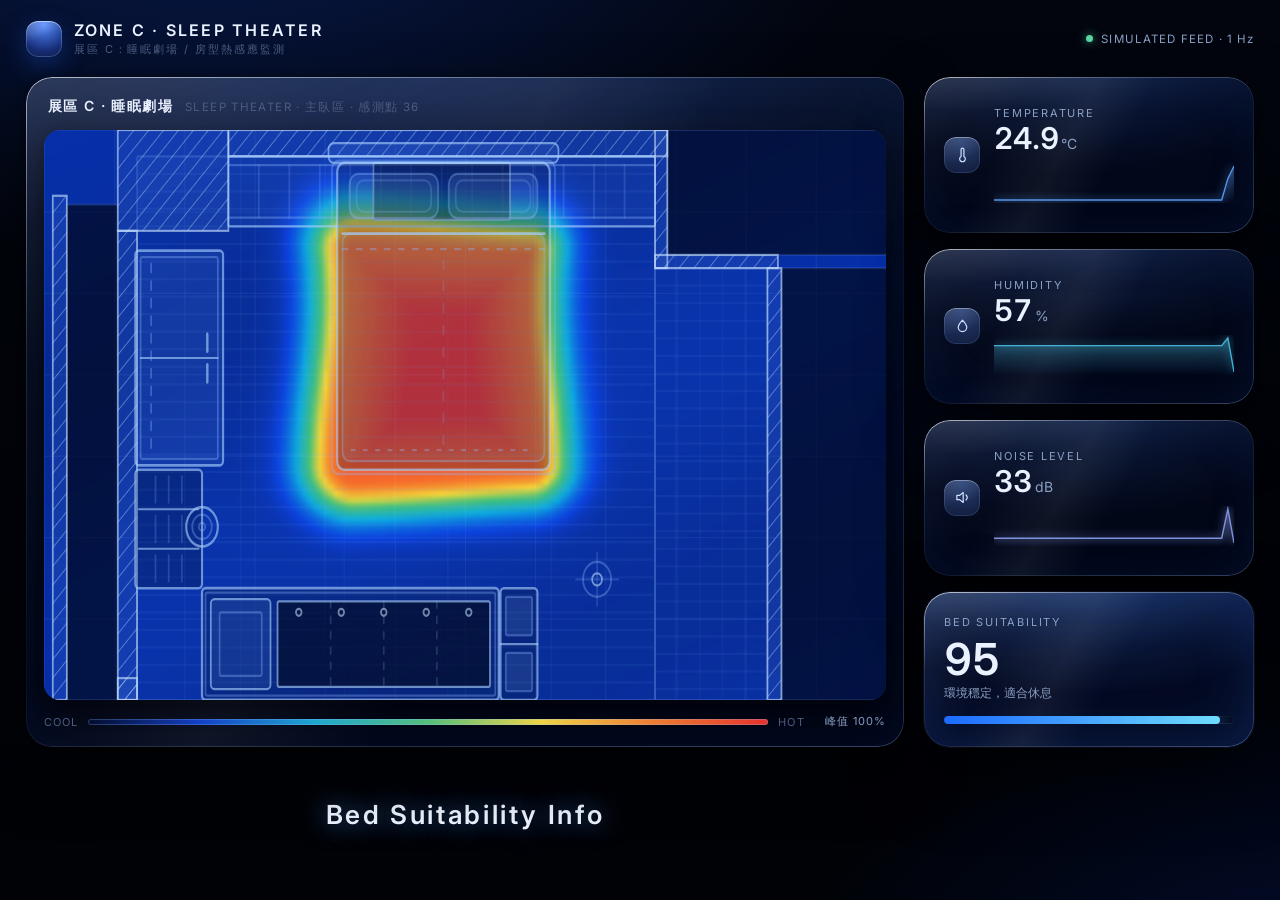
==== Cweb.html @ 26155dc8 "Add Cweb.html - Zone C sleep theater thermal monitor" ====
<!DOCTYPE html>
<html lang="zh-Hant">
<head>
<meta charset="utf-8">
<meta name="viewport" content="width=device-width, initial-scale=1">
<title>Cweb — 展區 C：睡眠劇場</title>
<link rel="preconnect" href="https://fonts.googleapis.com">
<link rel="preconnect" href="https://fonts.gstatic.com" crossorigin>
<link href="https://fonts.googleapis.com/css2?family=Inter:wght@400;500;600;700&display=swap" rel="stylesheet">
<!--
  ============================================================
  Cweb — 網站架構
  ------------------------------------------------------------
  1. <header>        品牌列 / 房型切換 / 連線狀態
  2. <main class=stage>
     2a. .panel-plan   左：房型平面圖 + 流動熱感應層 (canvas)
                       - #heatCanvas  低解析熱場，放大平滑輸出
                       - #planSvg     家具 / 牆體向量圖層
                       - .legend      色階圖例
     2b. .rail         右：環境即時數值 tiles（ref 發光邊緣風格）
                       - 溫度 / 濕度 / 噪音 / 床位適合度
                       - .spark 迷你趨勢線
  3. <footer>        房型清單 + 資料來源說明
  ------------------------------------------------------------
  資料層：DataSource（目前為模擬假資料，之後可換 WebSocket 接 TD）
  ============================================================
-->
<style>
:root{
  --bg-0:#000206;
  --bg-1:#02050e;
  --ink:#eaf1ff;
  --ink-dim:#8ba0c6;
  --ink-faint:#4d5d80;
  --blue:#2f6bff;
  --blue-lt:#7fb0ff;
  --edge:rgba(126,170,255,.45);
  --r:26px;
  --rail:330px;
  --pad:clamp(14px,2vw,30px);
  --font:"Inter 18pt","Inter","Helvetica Neue",-apple-system,"Noto Sans TC","PingFang TC","Microsoft JhengHei",sans-serif;
}
*{box-sizing:border-box;}
html,body{height:100%;}
body{
  margin:0;
  font-family:var(--font);
  color:var(--ink);
  background:
    radial-gradient(85% 65% at 16% -12%, rgba(20,66,195,.34) 0%, transparent 62%),
    radial-gradient(75% 60% at 104% 112%, rgba(10,40,150,.30) 0%, transparent 58%),
    radial-gradient(60% 40% at 50% 45%, rgba(6,24,78,.36) 0%, transparent 70%),
    linear-gradient(180deg,var(--bg-1),var(--bg-0));
  background-attachment:fixed;
  min-height:100vh;overflow-x:hidden;
  -webkit-font-smoothing:antialiased;
}

/* ---------- ref 風格：發光邊緣面板 ---------- */
.tile{
  position:relative;
  border-radius:var(--r);
  background:
    linear-gradient(158deg, rgba(255,255,255,.085) 0%, rgba(255,255,255,.022) 26%, rgba(255,255,255,0) 52%),
    radial-gradient(130% 150% at 50% -30%, rgba(52,116,240,.24) 0%, transparent 62%),
    rgba(5,12,34,.55);
  box-shadow:
    inset 0 1px 0 rgba(255,255,255,.16),
    inset 0 -1px 0 rgba(255,255,255,.045),
    inset 0 0 50px rgba(38,88,210,.10),
    0 26px 60px rgba(0,0,0,.55),
    0 2px 12px rgba(0,0,0,.40);
  backdrop-filter:blur(20px) saturate(150%);
  -webkit-backdrop-filter:blur(20px) saturate(150%);
  overflow:hidden;
}
/* 玻璃邊緣：上緣受光、下緣淡出 */
.tile::before{
  content:"";
  position:absolute;inset:0;
  border-radius:inherit;
  padding:1px;
  background:linear-gradient(155deg,
    rgba(255,255,255,.60) 0%,
    rgba(150,190,255,.16) 26%,
    rgba(255,255,255,.03) 54%,
    rgba(150,195,255,.28) 100%);
  -webkit-mask:linear-gradient(#000 0 0) content-box,linear-gradient(#000 0 0);
  -webkit-mask-composite:xor;mask-composite:exclude;
  pointer-events:none;
}
/* 斜向反光 */
.tile::after{
  content:"";
  position:absolute;inset:0;
  border-radius:inherit;
  background:
    linear-gradient(118deg, transparent 26%, rgba(255,255,255,.06) 43%, rgba(255,255,255,0) 58%),
    radial-gradient(70% 45% at 12% -8%, rgba(255,255,255,.10), transparent 70%);
  pointer-events:none;
}
.tile > *{position:relative;z-index:1;}
.tile.is-hot{
  background:
    linear-gradient(158deg, rgba(255,255,255,.11) 0%, rgba(255,255,255,.03) 26%, rgba(255,255,255,0) 52%),
    radial-gradient(130% 150% at 50% -30%, rgba(58,128,245,.36) 0%, transparent 64%),
    rgba(6,16,50,.58);
  box-shadow:
    inset 0 1px 0 rgba(255,255,255,.24),
    inset 0 -1px 0 rgba(255,255,255,.06),
    inset 0 0 60px rgba(56,120,255,.20),
    0 26px 70px rgba(0,0,0,.55),
    0 0 0 1px rgba(120,170,255,.10);
}

/* ---------- header ---------- */
header{
  display:flex;align-items:center;gap:20px;
  padding:20px var(--pad) 12px;
}
.head-left{display:flex;align-items:center;gap:18px;min-width:0;flex:1;}
.brand{display:flex;align-items:center;gap:12px;margin-right:auto;}
.brand .mark{
  width:36px;height:36px;border-radius:12px;
  background:linear-gradient(158deg,rgba(255,255,255,.28),rgba(255,255,255,.04) 45%),
             radial-gradient(120% 120% at 50% 10%,#4d86ff,#0d2470 62%,#050e28);
  box-shadow:inset 0 1px 0 rgba(255,255,255,.45),inset 0 0 0 1px rgba(150,195,255,.28),0 8px 24px rgba(30,90,230,.35);
}
.brand h1{font-size:16px;letter-spacing:.14em;margin:0;font-weight:600;text-transform:uppercase;}
.brand small{display:block;font-size:11px;color:var(--ink-faint);letter-spacing:.18em;margin-top:2px;}

.seg{display:flex;gap:6px;padding:5px;border-radius:16px;width:100%;
  background:linear-gradient(160deg,rgba(255,255,255,.07),rgba(255,255,255,.015));
  backdrop-filter:blur(16px) saturate(140%);-webkit-backdrop-filter:blur(16px) saturate(140%);
  box-shadow:inset 0 1px 0 rgba(255,255,255,.14),inset 0 0 0 1px rgba(130,175,255,.12),0 10px 26px rgba(0,0,0,.4);}
.seg button{
  flex:1;appearance:none;border:0;cursor:pointer;
  font:inherit;font-size:12.5px;letter-spacing:.06em;
  color:var(--ink-dim);background:transparent;
  padding:8px 14px;border-radius:12px;transition:.22s;
}
.seg button:hover{color:var(--ink);}
.seg button[aria-selected="true"]{
  color:#fff;
  background:linear-gradient(180deg,rgba(88,148,255,.42),rgba(24,62,170,.42));
  box-shadow:inset 0 1px 0 rgba(255,255,255,.35),inset 0 0 0 1px rgba(150,195,255,.28),0 6px 20px rgba(40,100,255,.30);
}
.status{display:flex;align-items:center;gap:8px;font-size:11.5px;color:var(--ink-dim);letter-spacing:.1em;}
.dot{width:7px;height:7px;border-radius:50%;background:#5ad6a0;box-shadow:0 0 10px rgba(90,214,160,.75);animation:pulse 2s infinite;}
@keyframes pulse{0%,100%{opacity:1}50%{opacity:.35}}

/* ---------- layout ---------- */
.stage{
  display:grid;
  grid-template-columns:minmax(0,1fr) var(--rail);
  gap:20px;
  padding:8px var(--pad) 0;
  align-items:stretch;
}
@media (max-width:960px){
  header{grid-template-columns:1fr;}
  .stage{grid-template-columns:1fr;}
}

/* ---------- 左：平面圖 ---------- */
.panel-plan{padding:18px;display:flex;flex-direction:column;}
.panel-head{display:flex;align-items:baseline;gap:12px;margin:2px 4px 14px;}
.panel-head h2{margin:0;font-size:14px;font-weight:600;letter-spacing:.1em;}
.panel-head span{font-size:11.5px;color:var(--ink-faint);letter-spacing:.12em;}
.plan-wrap{
  position:relative;
  height:calc(100vh - 330px);
  width:min(100%, calc((100vh - 330px) * 480 / 260));
  min-height:260px;margin:0 auto;
  border-radius:16px;overflow:hidden;
  background:#00030a;
  box-shadow:
    inset 0 0 0 1px rgba(120,170,255,.18),
    inset 0 1px 0 rgba(255,255,255,.10),
    0 10px 30px rgba(0,0,0,.5);
}
#heatCanvas,#planSvg,#gridLayer{position:absolute;inset:0;width:100%;height:100%;}
#heatCanvas{filter:saturate(1.15) contrast(1.03) blur(.4px);}
#gridLayer{
  background-image:
    linear-gradient(rgba(120,170,255,.10) 1px,transparent 1px),
    linear-gradient(90deg,rgba(120,170,255,.10) 1px,transparent 1px);
  background-size:calc(100%/12) calc(100%/7);
  mix-blend-mode:screen;pointer-events:none;
}
#planSvg{pointer-events:none;}
/* 標題：整頁最下方，置中對齊左欄 */
.caption-row{
  display:grid;
  grid-template-columns:minmax(0,1fr) var(--rail);
  gap:20px;padding:52px var(--pad) 18px;
}
.plan-caption{
  text-align:center;
  font-family:"Inter 18pt","Inter",var(--font);
  font-weight:600;
  font-size:clamp(26px,2.05vw,40px);
  letter-spacing:.10em;color:#eef4ff;
  text-shadow:0 0 26px rgba(90,160,255,.7);
}
.legend{display:flex;align-items:center;gap:10px;width:min(100%, calc((100vh - 330px) * 480 / 260));margin:14px auto 0;font-size:11px;color:var(--ink-faint);letter-spacing:.1em;}
.legend .bar{
  flex:1;height:6px;border-radius:3px;
  background:linear-gradient(90deg,#040c2e,#1442c6,#20a6d0,#54be7c,#eed448,#ee7c32,#e4322c);
  box-shadow:inset 0 0 0 1px rgba(150,190,255,.25);
}

/* ---------- 右：數值 rail ---------- */
.rail{display:grid;grid-template-rows:repeat(4,1fr);gap:16px;}
.metric{padding:18px 20px;display:flex;gap:14px;align-items:center;}
.metric .ico{
  width:36px;height:36px;flex:none;border-radius:12px;
  display:grid;place-items:center;position:relative;z-index:1;
  background:linear-gradient(160deg,rgba(255,255,255,.16),rgba(255,255,255,.03) 60%),
             radial-gradient(120% 120% at 50% 10%,rgba(80,140,255,.35),rgba(8,20,56,.55));
  box-shadow:inset 0 1px 0 rgba(255,255,255,.30),inset 0 0 0 1px rgba(150,195,255,.16);
}
.metric .ico svg{width:17px;height:17px;stroke:#cfe2ff;fill:none;stroke-width:1.7;stroke-linecap:round;stroke-linejoin:round;}
.metric .body{flex:1;min-width:0;}
.metric .label{font-size:11px;letter-spacing:.16em;color:var(--ink-dim);text-transform:uppercase;}
.metric .val{font-size:30px;font-weight:600;letter-spacing:-.01em;margin-top:3px;line-height:1;font-variant-numeric:tabular-nums;}
.metric .val u{font-size:14px;font-weight:400;color:var(--ink-dim);text-decoration:none;margin-left:3px;}
.metric .sub{font-size:11px;color:var(--ink-faint);margin-top:6px;letter-spacing:.06em;}
.spark{display:block;width:100%;height:40px;margin-top:10px;opacity:.9;}

/* 床位適合度 */
.score{padding:20px;display:flex;flex-direction:column;justify-content:center;}
.score .label{font-size:11px;letter-spacing:.16em;color:var(--ink-dim);text-transform:uppercase;}
.score .big{font-size:44px;font-weight:600;line-height:1;margin:8px 0 4px;font-variant-numeric:tabular-nums;}
.score .tagline{font-size:12px;color:var(--ink-dim);}
.meter{height:8px;border-radius:5px;margin-top:14px;position:relative;z-index:1;
  background:rgba(4,10,28,.75);box-shadow:inset 0 1px 2px rgba(0,0,0,.6),inset 0 0 0 1px rgba(130,175,255,.14);overflow:hidden;}
.meter i{display:block;height:100%;border-radius:5px;width:0;transition:width .8s cubic-bezier(.22,1,.36,1);
  background:linear-gradient(90deg,#1c6bff,#6fdcff);box-shadow:0 0 18px rgba(80,180,255,.75);}

/* ---------- footer 房型清單 ---------- */
footer{padding:14px var(--pad) 18px;}
.rooms{display:grid;grid-template-columns:repeat(3,minmax(0,1fr)) var(--rail);gap:16px;}
.rooms .spacer{visibility:hidden;}
@media (max-width:960px){ .rooms{grid-template-columns:1fr;} .rooms .spacer{display:none;} }
.room{
  padding:12px 16px;cursor:pointer;text-align:left;border:0;color:inherit;font:inherit;
  transition:transform .25s cubic-bezier(.22,1,.36,1);
}
.room{transition:transform .25s cubic-bezier(.22,1,.36,1),box-shadow .25s ease;}
.room:hover{transform:translateY(-3px);
  box-shadow:
    inset 0 1px 0 rgba(255,255,255,.24),
    inset 0 0 60px rgba(56,120,255,.16),
    0 30px 70px rgba(0,0,0,.6);}
.room .rt{font-size:13px;font-weight:600;letter-spacing:.06em;}
.room .rd{font-size:11px;color:var(--ink-faint);margin-top:5px;letter-spacing:.08em;}
.room .rv{display:flex;gap:10px;margin-top:10px;font-size:11px;color:var(--ink-dim);font-variant-numeric:tabular-nums;}
.room[aria-selected="true"] .rt{color:#bcd8ff;}
.foot-note{margin-top:18px;font-size:11px;color:var(--ink-faint);letter-spacing:.1em;}

/* 底部倒影（ref 感） */
.reflect{
  height:70px;margin:-8px var(--pad) 0;
  background:linear-gradient(180deg,rgba(40,100,220,.18),transparent 70%);
  filter:blur(14px);opacity:.7;pointer-events:none;
}
</style>
</head>
<body>

<header>
  <div class="head-left">
    <div class="brand">
      <div class="mark"></div>
      <div>
        <h1>Zone C · Sleep Theater</h1>
        <small>展區 C：睡眠劇場 / 房型熱感應監測</small>
      </div>
    </div>
    <div class="status"><span class="dot"></span><span id="srcLabel">SIMULATED FEED · 1 Hz</span></div>
  </div>

</header>

<main class="stage">

  <!-- 2a. 左：平面圖 + 熱感應 -->
  <section class="tile panel-plan">
    <div class="panel-head">
      <h2 id="planTitle">展區 C · 睡眠劇場</h2>
      <span id="planMeta">SLEEP THEATER · 主臥區 · 感測點 36</span>
    </div>

    <div class="plan-wrap">
      <canvas id="heatCanvas"></canvas>
      <div id="gridLayer"></div>
      <svg id="planSvg" viewBox="0 0 480 260" preserveAspectRatio="none"></svg>
    </div>

    <div class="legend">
      <span>COOL</span><span class="bar"></span><span>HOT</span>
      <span id="peakLabel" style="margin-left:10px;color:var(--ink-dim)">峰值 —</span>
    </div>
  </section>

  <!-- 2b. 右：環境即時數值 -->
  <aside class="rail">
    <div class="tile metric">
      <div class="ico"><svg viewBox="0 0 24 24"><path d="M14 14.8V5a2 2 0 1 0-4 0v9.8a4 4 0 1 0 4 0z"/></svg></div>
      <div class="body">
        <div class="label">Temperature</div>
        <div class="val"><span id="tVal">24.5</span><u>°C</u></div>
        <canvas class="spark" id="tSpark"></canvas>
      </div>
    </div>

    <div class="tile metric">
      <div class="ico"><svg viewBox="0 0 24 24"><path d="M12 3s6 6.4 6 10.2A6 6 0 0 1 6 13.2C6 9.4 12 3 12 3z"/></svg></div>
      <div class="body">
        <div class="label">Humidity</div>
        <div class="val"><span id="hVal">60</span><u>%</u></div>
        <canvas class="spark" id="hSpark"></canvas>
      </div>
    </div>

    <div class="tile metric">
      <div class="ico"><svg viewBox="0 0 24 24"><path d="M4 9v6h4l5 4V5L8 9H4z"/><path d="M17 8.5a5 5 0 0 1 0 7"/></svg></div>
      <div class="body">
        <div class="label">Noise Level</div>
        <div class="val"><span id="nVal">35</span><u>dB</u></div>
        <canvas class="spark" id="nSpark"></canvas>
      </div>
    </div>

    <div class="tile score is-hot">
      <div class="label">Bed Suitability</div>
      <div class="big"><span id="sVal">92</span></div>
      <div class="tagline" id="sText">環境穩定，適合休息</div>
      <div class="meter"><i id="sBar"></i></div>
    </div>
  </aside>
</main>

<div class="caption-row">
  <div class="plan-caption">Bed Suitability Info</div>
</div>

<script>
/* ============================================================
   1. 展區 C 平面（依 3D 俯視圖 1:1 描繪，座標系 480 × 260）
      floors：地板範圍   walls：牆體斜線剖面
      zones：相鄰暗空間   items：家具
   ============================================================ */
const ROOM = {
  id:'zoneC', name:'展區 C · 睡眠劇場', meta:'SLEEP THEATER · 主臥區 · 感測點 36',
  base:{t:24.8,h:58,n:33},

  floors:[
    [ 53, 12, 295, 248],   // 主臥木地板
    [348, 63,  64, 197]    // 右側延伸區
  ],

  walls:[
    [105,  0, 250, 12],    // 上方外牆
    [ 42,  0,  63, 46],    // 左上牆垛（更衣區隔間）
    [ 42, 46,  11, 214],   // 主臥左牆
    [  5, 30,   8, 230],   // 走道外牆
    [348,  0,   7, 63],    // 右牆（上段）
    [348, 57,  70,  6],    // 右側橫牆
    [412, 63,   8, 197],   // 右側延伸區外牆
    [ 42, 250, 11,  10]    // 左牆下端
  ],

  zones:[
    [ 13, 34,  29, 226],   // 左側走道
    [355,  0, 125, 57],    // 右上暗房
    [420, 63,  60, 197]    // 右側暗房
  ],

  items:[
    {t:'panel',    x:105, y:12,  w:243, h:32},                          // 床頭木飾牆
    {t:'bed',      x:167, y:15,  w:121, h:140, dir:'up', pillows:2},    // 主床（雙人）
    {t:'cabinet',  x:52,  y:55,  w:50,  h:98},                          // 左側高櫃 / 檯面
    {t:'rack',     x:52,  y:155, w:38,  h:54},                          // 開放層架
    {t:'stool',    cx:90, cy:181, r:9},                                 // 圓凳
    {t:'console',  x:90,  y:209, w:169, h:51},                          // 長型平台櫃
    {t:'lockers',  x:260, y:209, w:21,  h:51},                          // 窄櫃
    {t:'light',    cx:315, cy:205, r:8}                                 // 地面嵌燈
  ]
};

let current = ROOM;

/* ============================================================
   2. 熱感應流動層
      低解析熱場 (GW × GH) → ImageData → 放大平滑輸出
   ============================================================ */
const GW = 160, GH = 90;
const VBW = 480, VBH = 260;           // 平面圖 viewBox（依 3D 圖比例）
let   AR  = VBW / VBH;                // 顯示長寬比（隨視窗更新，讓熱暈等向擴散）
const heat = document.getElementById('heatCanvas');
const hctx = heat.getContext('2d');
const buf = document.createElement('canvas');
buf.width = GW; buf.height = GH;
const bctx = buf.getContext('2d');
const img = bctx.createImageData(GW, GH);

/* 熱源＝床墊（被面）範圍：不含床頭板與枕頭區，其餘空間維持涼色 */
let bedField = null;
function loadSources(room){
  const b = room.items.find(i => i.t === 'bed');
  let x0,x1,y0,y1;
  if((b.dir||'up') === 'left'){
    x0 = b.x + b.w*0.30; x1 = b.x + b.w - 4;
    y0 = b.y + b.h*0.10; y1 = b.y + b.h*0.90;
  }else{
    x0 = b.x + b.w*0.10; x1 = b.x + b.w*0.90;
    y0 = b.y + b.h*0.30; y1 = b.y + b.h - 4;
  }
  bedField = {
    cx:((x0+x1)/2)/VBW,
    cy:((y0+y1)/2)/VBH,
    hx:((x1-x0)/2)/VBW,
    hy:((y1-y0)/2)/VBH
  };
}
loadSources(current);

/* jet 風格色階：深藍 → 藍 → 青 → 綠 → 黃 → 橘 → 紅 */
const STOPS = [
  [0.00,  4, 12, 46],
  [0.18, 20, 66,198],
  [0.34, 32,166,208],
  [0.52, 84,190,124],
  [0.68,238,212, 72],
  [0.84,238,124, 50],
  [1.00,228, 50, 44]
];
function ramp(v){
  v = v < 0 ? 0 : v > 1 ? 1 : v;
  for(let i=1;i<STOPS.length;i++){
    if(v <= STOPS[i][0]){
      const a = STOPS[i-1], b = STOPS[i];
      const k = (v - a[0]) / (b[0] - a[0]);
      return [a[1]+(b[1]-a[1])*k, a[2]+(b[2]-a[2])*k, a[3]+(b[3]-a[3])*k];
    }
  }
  return [232,45,38];
}

let peak = 0;
function drawHeat(time){
  const t = time * 0.001;
  const d = img.data;

  const breathe = 1 + 0.028 * Math.sin(t * 0.75);       // 體溫起伏
  const hx = bedField.hx * breathe;       // x 半徑（畫面比例於下方換算）
  const hy = bedField.hy * breathe;
  const SIG   = 0.052;                                   // 熱氣外擴距離（收斂在床鋪附近）
  const inner = Math.min(hx, hy) * 0.95;
  let mx = 0;

  for(let y=0;y<GH;y++){
    const fy = (y + 0.5) / GH;
    for(let x=0;x<GW;x++){
      const fx = (x + 0.5) / GW;

      // 床鋪矩形的有號距離場（負值＝在床上）
      const dx = (Math.abs(fx - bedField.cx) - hx) * AR;
      const dy =  Math.abs(fy - bedField.cy) - hy;
      const ox = dx > 0 ? dx : 0, oy = dy > 0 ? dy : 0;
      let sd = Math.sqrt(ox*ox + oy*oy) + Math.min(Math.max(dx, dy), 0);

      // 讓熱區邊緣緩慢流動
      sd += 0.013 * Math.sin(t * 0.9 + fx * 8.5)
          + 0.010 * Math.sin(t * 1.3 + fy * 11.0 + 1.7);

      const shape = sd < 0
        ? 0.86 + 0.14 * Math.min(1, -sd / inner)         // 床上：核心最熱
        : 0.86 * Math.exp(-(sd*sd) / (2 * SIG * SIG));   // 床外：向外衰減

      const v = 0.115 + 0.885 * shape
              + 0.010 * Math.sin(t * 0.6 + fx * 5.0 + fy * 7.0);

      if(v > mx) mx = v;
      const c = ramp(v);
      const o = (y*GW + x) * 4;
      d[o]   = c[0];
      d[o+1] = c[1];
      d[o+2] = c[2];
      d[o+3] = 255;
    }
  }
  peak = mx;
  bctx.putImageData(img, 0, 0);
  hctx.clearRect(0,0,heat.width,heat.height);
  hctx.imageSmoothingEnabled = true;
  hctx.imageSmoothingQuality = 'high';
  hctx.drawImage(buf, 0, 0, heat.width, heat.height);
}

function sizeCanvas(){
  const r = heat.getBoundingClientRect();
  if(r.height > 0) AR = r.width / r.height;      // 依實際顯示比例校正熱暈
  const dpr = Math.min(window.devicePixelRatio || 1, 2);
  heat.width  = Math.max(1, Math.round(r.width  * dpr));
  heat.height = Math.max(1, Math.round(r.height * dpr));
}
window.addEventListener('resize', sizeCanvas);

/* ============================================================
   3. 平面圖向量層
   ============================================================ */
const NS   = 'http://www.w3.org/2000/svg';
const LINE = 'rgba(168,208,255,.62)';   // 主線稿
const SOFT = 'rgba(140,185,255,.34)';   // 次要線
const FILL = 'rgba(6,18,48,.26)';       // 家具半透明填色（讓熱區透出）
const BG   = '#020610';

const el = (n,a)=>{ const e=document.createElementNS(NS,n); for(const k in a) if(a[k]!=null) e.setAttribute(k,a[k]); return e; };
const R = (x,y,w,h,rx,o={}) => el('rect',{x,y,width:w,height:h,rx:rx??2,
              fill:o.fill||FILL, stroke:o.stroke===null?null:(o.stroke||LINE),
              'stroke-width':o.sw||1, 'stroke-dasharray':o.dash});
const L = (x1,y1,x2,y2,o={}) => el('line',{x1,y1,x2,y2,
              stroke:o.stroke||SOFT,'stroke-width':o.sw||1,'stroke-dasharray':o.dash,'stroke-linecap':'round'});
const P = (d,o={}) => el('path',{d,fill:o.fill||'none',
              stroke:o.stroke||LINE,'stroke-width':o.sw||1,'stroke-dasharray':o.dash,'stroke-linecap':'round'});
const C = (cx,cy,r,o={}) => el('circle',{cx,cy,r,fill:o.fill||'none',
              stroke:o.stroke||LINE,'stroke-width':o.sw||1});
const G = a => el('g',a||{});

/* 依室內設計平面圖慣例繪製的家具符號 */
const SYM = {
  /* 床：床頭板 + 床墊 + 枕頭 + 被面翻折線 */
  bed(i){
    const g=G(), {x,y,w,h}=i;
    g.appendChild(R(x,y,w,h,4,{sw:1.2}));                                // 床墊
    if((i.dir||'up')==='left'){                                          // 床頭朝左
      const fold=x+w*0.34;
      g.appendChild(R(x-8,y-4,8,h+8,3));                                 // 床頭板
      g.appendChild(R(fold,y+3,w-(fold-x)-4,h-6,4,{fill:'rgba(120,175,255,.08)',stroke:SOFT}));
      g.appendChild(L(fold,y+3,fold,y+h-3,{stroke:LINE}));
      g.appendChild(L(fold+8,y+8,fold+8,y+h-8,{stroke:SOFT,dash:'2 4'}));
      const pw=w*0.14;
      if(i.pillows===2){
        const ph=(h-18)/2;
        g.appendChild(R(x+6,y+6,pw,ph,4,{stroke:SOFT}));
        g.appendChild(R(x+6,y+12+ph,pw,ph,4,{stroke:SOFT}));
      }else{
        const ph=h*0.58;
        g.appendChild(R(x+6,y+(h-ph)/2,pw,ph,4,{stroke:SOFT}));
      }
    }else{                                                               // 床頭朝上
      const ph   = h*0.145;                     // 枕頭深度
      const fold = y + ph + 12;                 // 被子翻折線
      g.appendChild(R(x-5,y-9,w+10,9,3,{fill:'rgba(120,175,255,.10)'}));            // 床頭板
      g.appendChild(R(x-3,y-1,w+6,h+3,4,{fill:'none',stroke:SOFT}));                // 床架外緣
      g.appendChild(R(x+3,fold,w-6,h-(fold-y)-4,4,{fill:'rgba(120,175,255,.08)',stroke:SOFT})); // 被面
      g.appendChild(L(x+3,fold,x+w-3,fold,{stroke:LINE,sw:1.3}));                   // 翻折
      g.appendChild(L(x+3,fold+7,x+w-3,fold+7,{stroke:SOFT,dash:'3 5'}));
      g.appendChild(L(x+w/2,fold+12,x+w/2,y+h-8,{stroke:'rgba(140,185,255,.18)',dash:'4 6'})); // 中線
      g.appendChild(L(x+8,y+h-9,x+w-8,y+h-9,{stroke:SOFT,dash:'2 5'}));             // 床尾收邊
      if(i.pillows===2){
        const pw=(w-20)/2;
        [x+7, x+13+pw].forEach(px=>{
          g.appendChild(R(px,y+5,pw,ph,5,{fill:'rgba(180,215,255,.10)',stroke:SOFT}));
          g.appendChild(R(px+4,y+8,pw-8,ph-6,4,{fill:'none',stroke:'rgba(140,185,255,.22)'}));
        });
      }else{
        const pw=w*0.58, px=x+(w-pw)/2;
        g.appendChild(R(px,y+5,pw,ph,5,{fill:'rgba(180,215,255,.10)',stroke:SOFT}));
        g.appendChild(R(px+4,y+8,pw-8,ph-6,4,{fill:'none',stroke:'rgba(140,185,255,.22)'}));
      }
    }
    return g;
  },
  /* 床頭櫃：櫃體 + 檯燈 */
  nightstand(i){
    const g=G(), {x,y,w,h}=i;
    g.appendChild(R(x,y,w,h,2));
    g.appendChild(C(x+w/2,y+h/2,Math.min(w,h)*0.26,{stroke:SOFT}));
    return g;
  },
  /* 衣櫃：櫃體 + 吊桿虛線 + 門片分隔 */
  wardrobe(i){
    const g=G(), {x,y,w,h,face}=i;
    g.appendChild(R(x,y,w,h,2));
    if(face==='left'||face==='right'){
      const lx = face==='left' ? x+8 : x+w-8;
      g.appendChild(L(lx,y+3,lx,y+h-3,{dash:'4 4'}));
      g.appendChild(L(x+2,y+h/2,x+w-2,y+h/2,{stroke:SOFT}));
    }else{
      const ly = face==='up' ? y+8 : y+h-8;
      g.appendChild(L(x+3,ly,x+w-3,ly,{dash:'4 4'}));
      g.appendChild(L(x+w/2,y+2,x+w/2,y+h-2,{stroke:SOFT}));
    }
    return g;
  },
  /* 書桌 / 化妝桌 */
  desk(i){
    const g=G(), {x,y,w,h}=i;
    g.appendChild(R(x,y,w,h,2));
    g.appendChild(L(x+4,y+h-7,x+w*0.55,y+h-7,{stroke:SOFT}));
    g.appendChild(R(x+w*0.62,y+5,w*0.3,h-10,2,{stroke:SOFT,fill:'none'}));
    return g;
  },
  /* 椅：座面圓 + 椅背弧 */
  chair(i){
    const g=G(), {cx,cy,r}=i;
    g.appendChild(C(cx,cy,r,{stroke:SOFT}));
    g.appendChild(P(`M ${cx-r} ${cy+2} A ${r} ${r} 0 0 0 ${cx+r} ${cy+2}`));
    return g;
  },
  /* 五斗櫃 */
  dresser(i){
    const g=G(), {x,y,w,h}=i, n=i.n||3;
    g.appendChild(R(x,y,w,h,2));
    for(let k=1;k<n;k++) g.appendChild(L(x+w*k/n,y+2,x+w*k/n,y+h-2,{stroke:SOFT}));
    return g;
  },
  /* 上櫃 / 層架 */
  shelf(i){
    const g=G(), {x,y,w,h}=i, n=i.n||3;
    g.appendChild(R(x,y,w,h,2));
    for(let k=1;k<n;k++) g.appendChild(L(x+w*k/n,y,x+w*k/n,y+h,{stroke:SOFT}));
    return g;
  },
  /* 沙發：背 + 扶手 + 坐墊 */
  sofa(i){
    const g=G(), {x,y,w,h}=i;
    g.appendChild(R(x,y,w,h,6));
    g.appendChild(R(x+4,y+4,w-8,h*0.28,3,{stroke:SOFT,fill:'none'}));     // 靠背
    g.appendChild(L(x+w/3,y+h*0.34,x+w/3,y+h-4,{stroke:SOFT}));
    g.appendChild(L(x+w*2/3,y+h*0.34,x+w*2/3,y+h-4,{stroke:SOFT}));
    return g;
  },
  table(i){ const g=G(),{x,y,w,h}=i;
    g.appendChild(R(x,y,w,h,8));
    g.appendChild(R(x+6,y+5,w-12,h-10,6,{stroke:SOFT,fill:'none'}));
    return g; },
  /* 電視：薄櫃 + 螢幕 + 立座 */
  tv(i){ const g=G(),{x,y,w}=i;
    g.appendChild(R(x,y,w,7,1,{sw:1.2}));
    g.appendChild(L(x+w/2,y+7,x+w/2,y+12,{stroke:SOFT}));
    g.appendChild(L(x+w/2-9,y+12,x+w/2+9,y+12,{stroke:SOFT}));
    return g; },
  /* 地毯：虛線範圍 */
  rug(i){ const g=G(),{x,y,w,h}=i;
    g.appendChild(R(x,y,w,h,10,{fill:'rgba(120,175,255,.05)',stroke:'rgba(150,195,255,.28)',dash:'6 5'}));
    return g; },
  /* 植栽 */
  plant(i){ const g=G(),{cx,cy,r}=i;
    g.appendChild(C(cx,cy,r,{stroke:SOFT}));
    for(let k=0;k<5;k++){ const a=k*Math.PI*2/5;
      g.appendChild(L(cx,cy,cx+Math.cos(a)*r*0.8,cy+Math.sin(a)*r*0.8,{stroke:SOFT})); }
    return g; },
  /* 床頭木飾牆：直向拼板 + 上下收邊 + 中央壁龕 */
  panel(i){ const g=G(),{x,y,w,h}=i;
    g.appendChild(R(x,y,w,h,1,{fill:'rgba(120,175,255,.07)'}));
    g.appendChild(L(x,y+4,x+w,y+4,{stroke:SOFT}));
    g.appendChild(L(x,y+h-4,x+w,y+h-4,{stroke:SOFT}));
    const n=14;
    for(let k=1;k<n;k++){
      const px=x+w*k/n;
      g.appendChild(L(px,y+4,px,y+h-4,{stroke:'rgba(140,185,255,.20)'}));
    }
    // 床頭正後方的壁龕
    g.appendChild(R(x+w*0.34,y+3,w*0.32,h-6,1,{fill:'rgba(2,8,24,.35)',stroke:LINE}));
    return g; },

  /* 高櫃 / 檯面：櫃體 + 對開門片 + 把手 + 內部吊桿 */
  cabinet(i){ const g=G(),{x,y,w,h}=i;
    g.appendChild(R(x,y,w,h,2,{sw:1.2,fill:'rgba(120,175,255,.09)'}));
    g.appendChild(R(x+3,y+3,w-6,h-6,1,{fill:'none',stroke:SOFT}));
    g.appendChild(L(x+3,y+h/2,x+w-3,y+h/2,{stroke:LINE}));              // 門片分縫
    g.appendChild(L(x+w-9,y+h/2-11,x+w-9,y+h/2-3,{stroke:LINE,sw:1.4}));// 把手
    g.appendChild(L(x+w-9,y+h/2+3,x+w-9,y+h/2+11,{stroke:LINE,sw:1.4}));
    g.appendChild(L(x+9,y+6,x+9,y+h-6,{stroke:SOFT,dash:'4 4'}));       // 吊桿
    return g; },

  /* 開放層架：外框 + 層板 + 書冊分隔 */
  rack(i){ const g=G(),{x,y,w,h}=i, n=3;
    g.appendChild(R(x,y,w,h,2,{sw:1.2}));
    for(let k=1;k<n;k++){
      const py=y+h*k/n;
      g.appendChild(L(x+2,py,x+w-2,py,{stroke:LINE}));
    }
    for(let k=0;k<n;k++){
      const py=y+h*k/n;
      for(let m=1;m<4;m++)
        g.appendChild(L(x+4+(w-8)*m/4,py+3,x+4+(w-8)*m/4,py+h/n-3,{stroke:'rgba(140,185,255,.22)'}));
    }
    return g; },

  /* 圓凳：座面 + 內圈 + 十字分割 */
  stool(i){ const g=G(),{cx,cy,r}=i;
    g.appendChild(C(cx,cy,r,{sw:1.2}));
    g.appendChild(C(cx,cy,r*0.62,{stroke:SOFT}));
    g.appendChild(C(cx,cy,r*0.2,{stroke:SOFT}));
    return g; },

  /* 長型平台櫃：檯面 + 內凹層 + 抽屜盒 + 燈帶 */
  console(i){ const g=G(),{x,y,w,h}=i;
    g.appendChild(R(x,y,w,h,2,{sw:1.3}));
    g.appendChild(R(x+2,y+2,w-4,h-4,1,{fill:'none',stroke:SOFT}));
    // 左側抽屜盒
    g.appendChild(R(x+5,y+5,34,h-10,2,{fill:'rgba(120,175,255,.10)',stroke:LINE}));
    g.appendChild(R(x+10,y+11,24,h-22,1,{fill:'none',stroke:SOFT}));
    // 內凹展示層
    const rx=x+43, rw=w-48;
    g.appendChild(R(rx,y+6,rw,h-12,1,{fill:'rgba(1,5,18,.55)',stroke:LINE}));
    for(let k=1;k<4;k++)
      g.appendChild(L(rx+rw*k/4,y+6,rx+rw*k/4,y+h-6,{stroke:'rgba(140,185,255,.20)',dash:'3 4'}));
    // 上緣燈帶
    for(let k=0;k<5;k++)
      g.appendChild(C(rx+rw*(k+0.5)/5,y+11,1.6,{stroke:'rgba(200,228,255,.55)'}));
    return g; },

  /* 窄櫃：兩片門板 */
  lockers(i){ const g=G(),{x,y,w,h}=i;
    g.appendChild(R(x,y,w,h,2,{sw:1.2}));
    g.appendChild(L(x,y+h/2,x+w,y+h/2,{stroke:LINE}));
    g.appendChild(R(x+3,y+4,w-6,h/2-8,1,{fill:'rgba(150,195,255,.12)',stroke:SOFT}));
    g.appendChild(R(x+3,y+h/2+4,w-6,h/2-8,1,{fill:'rgba(150,195,255,.12)',stroke:SOFT}));
    return g; },

  /* 地面嵌燈：光暈 + 十字 */
  light(i){ const g=G(),{cx,cy,r}=i;
    g.appendChild(C(cx,cy,r,{stroke:SOFT,dash:'3 3'}));
    g.appendChild(C(cx,cy,r*0.35,{stroke:'rgba(200,228,255,.55)'}));
    g.appendChild(L(cx-r*1.5,cy,cx+r*1.5,cy,{stroke:'rgba(140,185,255,.20)'}));
    g.appendChild(L(cx,cy-r*1.5,cx,cy+r*1.5,{stroke:'rgba(140,185,255,.20)'}));
    return g; },
  /* 窗：切斷牆體 + 玻璃線 */
  window(i){
    const g=G();
    if(i.dir==='h'){
      g.appendChild(R(i.x,i.y,i.len,10,0,{fill:BG,stroke:null}));
      g.appendChild(L(i.x,i.y+5,i.x+i.len,i.y+5,{stroke:'rgba(190,225,255,.85)'}));
      g.appendChild(L(i.x,i.y,i.x,i.y+10,{stroke:LINE}));
      g.appendChild(L(i.x+i.len,i.y,i.x+i.len,i.y+10,{stroke:LINE}));
    }else{
      g.appendChild(R(i.x,i.y,10,i.len,0,{fill:BG,stroke:null}));
      g.appendChild(L(i.x+5,i.y,i.x+5,i.y+i.len,{stroke:'rgba(190,225,255,.85)'}));
      g.appendChild(L(i.x,i.y,i.x+10,i.y,{stroke:LINE}));
      g.appendChild(L(i.x,i.y+i.len,i.x+10,i.y+i.len,{stroke:LINE}));
    }
    return g;
  },
  /* 門：牆體開口 + 門片 + 90° 開闔弧線 */
  door(i){
    const g=G();
    if(i.gap) g.appendChild(R(i.gap.x,i.gap.y,i.gap.w,i.gap.h,0,{fill:BG,stroke:null}));
    const d=G({transform:`translate(${i.x},${i.y}) rotate(${i.rot||0})`});
    d.appendChild(L(0,0,i.r,0,{stroke:LINE,sw:1.4}));                        // 門片
    d.appendChild(P(`M ${i.r} 0 A ${i.r} ${i.r} 0 0 1 0 ${i.r}`,{stroke:SOFT,dash:'3 4'}));
    g.appendChild(d);
    return g;
  }
};

function drawPlan(room){
  const svg = document.getElementById('planSvg');
  svg.innerHTML = '';
  const root = G();

  // 牆體斜線剖面 pattern
  const defs = el('defs',{});
  const pat  = el('pattern',{id:'wallHatch',width:6,height:6,
                             patternUnits:'userSpaceOnUse',patternTransform:'rotate(45)'});
  pat.appendChild(el('rect',{width:6,height:6,fill:'rgba(90,140,235,.14)'}));
  pat.appendChild(el('line',{x1:0,y1:0,x2:0,y2:6,stroke:'rgba(190,220,255,.40)','stroke-width':1}));
  defs.appendChild(pat);
  root.appendChild(defs);

  // 地板：木地板拼接線
  (room.floors||[]).forEach(f=>{
    const [fx,fy,fw,fh] = f;
    root.appendChild(R(fx,fy,fw,fh,1,{fill:'rgba(70,120,220,.05)',stroke:'rgba(130,180,255,.22)'}));
    for(let py=fy+8; py<fy+fh-2; py+=8)
      root.appendChild(L(fx+1,py,fx+fw-1,py,{stroke:'rgba(120,170,255,.07)'}));
    for(let k=1;k<5;k++)
      root.appendChild(L(fx+fw*k/5,fy+1,fx+fw*k/5,fy+fh-1,{stroke:'rgba(120,170,255,.05)'}));
  });

  // 相鄰暗空間
  (room.zones||[]).forEach(z=>{
    root.appendChild(R(z[0],z[1],z[2],z[3],1,{
      fill:'rgba(0,2,10,.62)', stroke:'rgba(120,170,255,.16)'}));
  });

  // 牆體剖面（平面圖 poché）
  (room.walls||[]).forEach(w=>{
    root.appendChild(R(w[0],w[1],w[2],w[3],0,{
      fill:'url(#wallHatch)', stroke:'rgba(205,230,255,.60)', sw:1}));
  });

  room.items.forEach((it,idx)=>{
    const make = SYM[it.t];
    if(!make) return;
    const g = make(it);
    g.style.opacity = 0;
    g.style.animation = `${it.dim?'fadeInDim':'fadeIn'} .45s ${idx*0.04}s forwards`;
    root.appendChild(g);
  });
  svg.appendChild(root);
}
const styleEl = document.createElement('style');
styleEl.textContent = '@keyframes fadeIn{to{opacity:1}}@keyframes fadeInDim{to{opacity:.38}}';
document.head.appendChild(styleEl);

/* ============================================================
   4. 資料層 DataSource（模擬）
      → 之後改為 WebSocket：new WebSocket('ws://localhost:9980')
   ============================================================ */
const hist = { t:[], h:[], n:[] };
const state = { t:0, h:0, n:0 };

function seedFrom(room){
  state.t = room.base.t; state.h = room.base.h; state.n = room.base.n;
  hist.t = Array(40).fill(state.t);
  hist.h = Array(40).fill(state.h);
  hist.n = Array(40).fill(state.n);
}
seedFrom(current);

function tickData(){
  const b = current.base;
  // 帶回歸的隨機漫步，數值不會跑掉
  state.t += (b.t - state.t)*0.10 + (Math.random()-0.5)*0.22;
  state.h += (b.h - state.h)*0.10 + (Math.random()-0.5)*1.4;
  state.n += (b.n - state.n)*0.14 + (Math.random()-0.5)*3.2;

  push(hist.t, state.t); push(hist.h, state.h); push(hist.n, state.n);

  document.getElementById('tVal').textContent = state.t.toFixed(1);
  document.getElementById('hVal').textContent = Math.round(state.h);
  document.getElementById('nVal').textContent = Math.round(state.n);
  document.getElementById('peakLabel').textContent = '峰值 ' + Math.min(100, Math.round(peak*100)) + '%';

  spark('tSpark', hist.t, '#5fa4ff');
  spark('hSpark', hist.h, '#4cc3e6');
  spark('nSpark', hist.n, '#8fa2f2');

  updateScore();
}
function push(a,v){ a.push(v); if(a.length>40) a.shift(); }

/* 床位適合度：溫度 26/濕度 50/噪音 30 為最佳，偏離則扣分 */
function updateScore(){
  const pen = Math.abs(state.t-24.5)*7 + Math.abs(state.h-55)*0.7 + Math.max(0,state.n-32)*1.1;
  const s = Math.max(0, Math.min(100, Math.round(100 - pen)));
  document.getElementById('sVal').textContent = s;
  document.getElementById('sBar').style.width = s + '%';
  document.getElementById('sText').textContent =
    s >= 85 ? '環境穩定，適合休息' :
    s >= 70 ? '尚可，建議微調空調' :
    s >= 50 ? '溫濕度偏移，需要調整' : '環境不佳，建議更換床位';
}

/* 迷你趨勢線 */
function spark(id, data, color){
  const c = document.getElementById(id);
  const dpr = Math.min(window.devicePixelRatio||1,2);
  const r = c.getBoundingClientRect();
  if(r.width === 0) return;
  c.width = r.width*dpr; c.height = r.height*dpr;
  const ctx = c.getContext('2d');
  ctx.clearRect(0,0,c.width,c.height);
  const mn = Math.min(...data), mx = Math.max(...data), sp = (mx-mn)||1;
  const px = i => (i/(data.length-1))*c.width;
  const py = v => c.height - 3*dpr - ((v-mn)/sp)*(c.height-6*dpr);

  const grad = ctx.createLinearGradient(0,0,0,c.height);
  grad.addColorStop(0, color+'72'); grad.addColorStop(1, color+'00');
  ctx.beginPath(); ctx.moveTo(0,c.height);
  data.forEach((v,i)=>ctx.lineTo(px(i),py(v)));
  ctx.lineTo(c.width,c.height); ctx.closePath();
  ctx.fillStyle = grad; ctx.fill();

  ctx.beginPath();
  data.forEach((v,i)=> i? ctx.lineTo(px(i),py(v)) : ctx.moveTo(px(i),py(v)));
  ctx.strokeStyle = color; ctx.lineWidth = 1.4*dpr;
  ctx.shadowColor = color; ctx.shadowBlur = 8*dpr;
  ctx.stroke();
}

/* ============================================================
   5. 啟動
   ============================================================ */
document.getElementById('planTitle').textContent = ROOM.name;
document.getElementById('planMeta').textContent  = ROOM.meta;
drawPlan(current);
sizeCanvas();
tickData();
setInterval(tickData, 1000);

let last = 0;
function loop(ts){
  if(ts - last > 33){ drawHeat(ts); last = ts; }   // ~30 fps
  requestAnimationFrame(loop);
}
requestAnimationFrame(loop);
</script>
</body>
</html>
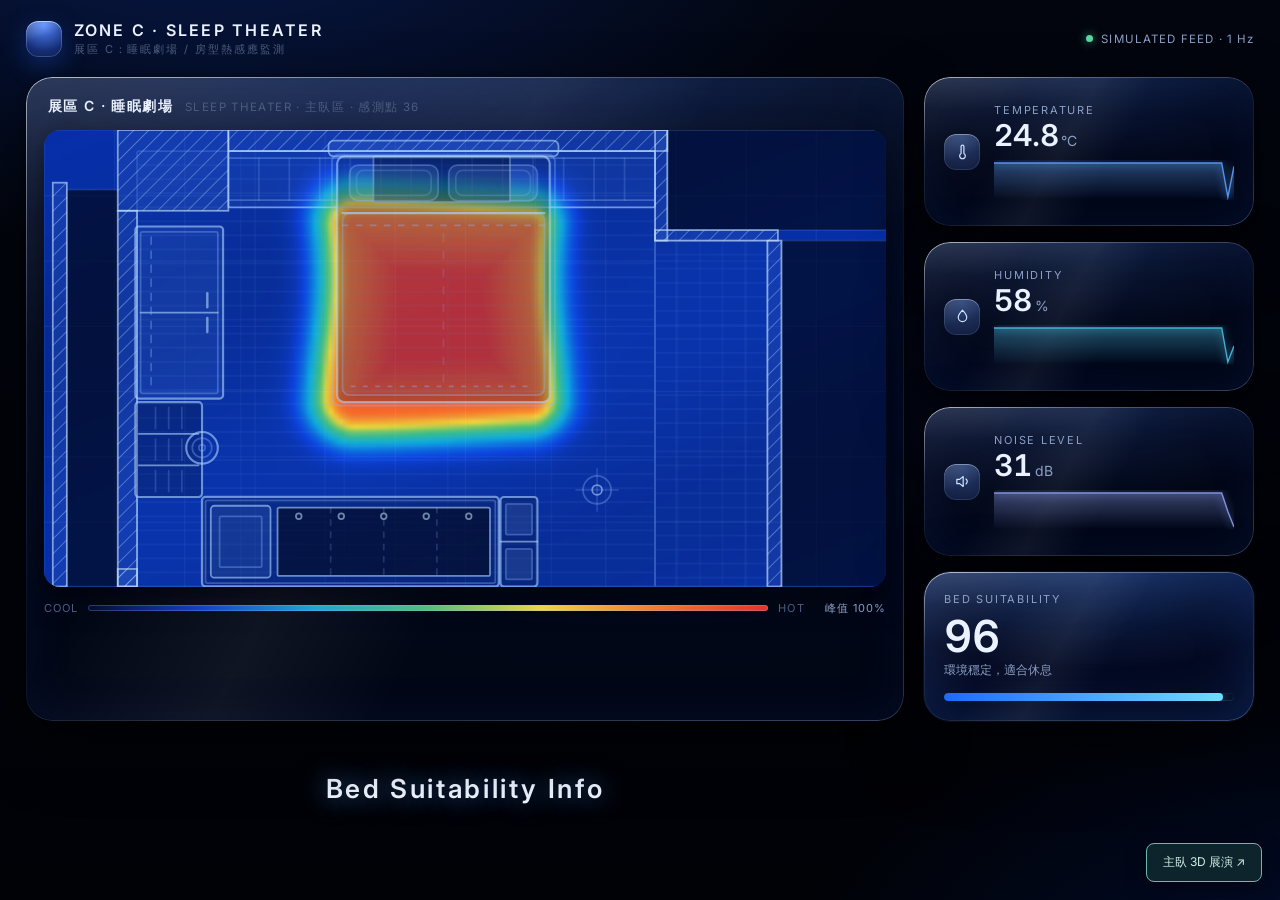
==== commit 289848ee: "Add schematic bedroom airflow experience and Pages entry" ====
--- a/Cweb.html
+++ b/Cweb.html
@@ -158,7 +158,7 @@
   align-items:stretch;
 }
 @media (max-width:960px){
-  header{grid-template-columns:1fr;}
+  .head-left{flex-wrap:wrap;}
   .stage{grid-template-columns:1fr;}
 }
 
@@ -169,9 +169,9 @@
 .panel-head span{font-size:11.5px;color:var(--ink-faint);letter-spacing:.12em;}
 .plan-wrap{
   position:relative;
-  height:calc(100vh - 330px);
-  width:min(100%, calc((100vh - 330px) * 480 / 260));
-  min-height:260px;margin:0 auto;
+  width:min(100%, calc(max(260px, 100vh - 330px) * 480 / 260));
+  aspect-ratio:480 / 260;
+  flex:none;min-width:0;margin:0 auto;
   border-radius:16px;overflow:hidden;
   background:#00030a;
   box-shadow:
@@ -203,7 +203,7 @@
   letter-spacing:.10em;color:#eef4ff;
   text-shadow:0 0 26px rgba(90,160,255,.7);
 }
-.legend{display:flex;align-items:center;gap:10px;width:min(100%, calc((100vh - 330px) * 480 / 260));margin:14px auto 0;font-size:11px;color:var(--ink-faint);letter-spacing:.1em;}
+.legend{display:flex;align-items:center;gap:10px;width:min(100%, calc(max(260px, 100vh - 330px) * 480 / 260));margin:14px auto 0;font-size:11px;color:var(--ink-faint);letter-spacing:.1em;}
 .legend .bar{
   flex:1;height:6px;border-radius:3px;
   background:linear-gradient(90deg,#040c2e,#1442c6,#20a6d0,#54be7c,#eed448,#ee7c32,#e4322c);
@@ -265,9 +265,21 @@
   background:linear-gradient(180deg,rgba(40,100,220,.18),transparent 70%);
   filter:blur(14px);opacity:.7;pointer-events:none;
 }
+@media (max-width:960px){
+  .rail{grid-template-columns:repeat(2,minmax(0,1fr));grid-template-rows:auto;}
+  .caption-row{grid-template-columns:minmax(0,1fr);padding-top:28px;}
+  .panel-head{flex-wrap:wrap;gap:6px;}
+}
+@media (max-width:520px){
+  .panel-plan{padding:12px;}
+  .rail{grid-template-columns:minmax(0,1fr);}
+  .brand h1{font-size:14px;}
+  .legend{gap:6px;letter-spacing:0;}
+}
 </style>
 </head>
 <body>
+<a href="Cweb-3d.html" style="position:fixed;right:18px;bottom:18px;z-index:1000;padding:10px 16px;border:1px solid #71b6ae;border-radius:8px;background:#10272fee;color:#cdeee4;font-size:12px;text-decoration:none;box-shadow:0 4px 20px #0006">主臥 3D 展演 ↗</a>
 
 <header>
   <div class="head-left">
@@ -295,7 +307,7 @@
     <div class="plan-wrap">
       <canvas id="heatCanvas"></canvas>
       <div id="gridLayer"></div>
-      <svg id="planSvg" viewBox="0 0 480 260" preserveAspectRatio="none"></svg>
+      <svg id="planSvg" viewBox="0 0 480 260" preserveAspectRatio="xMidYMid meet"></svg>
     </div>
 
     <div class="legend">
